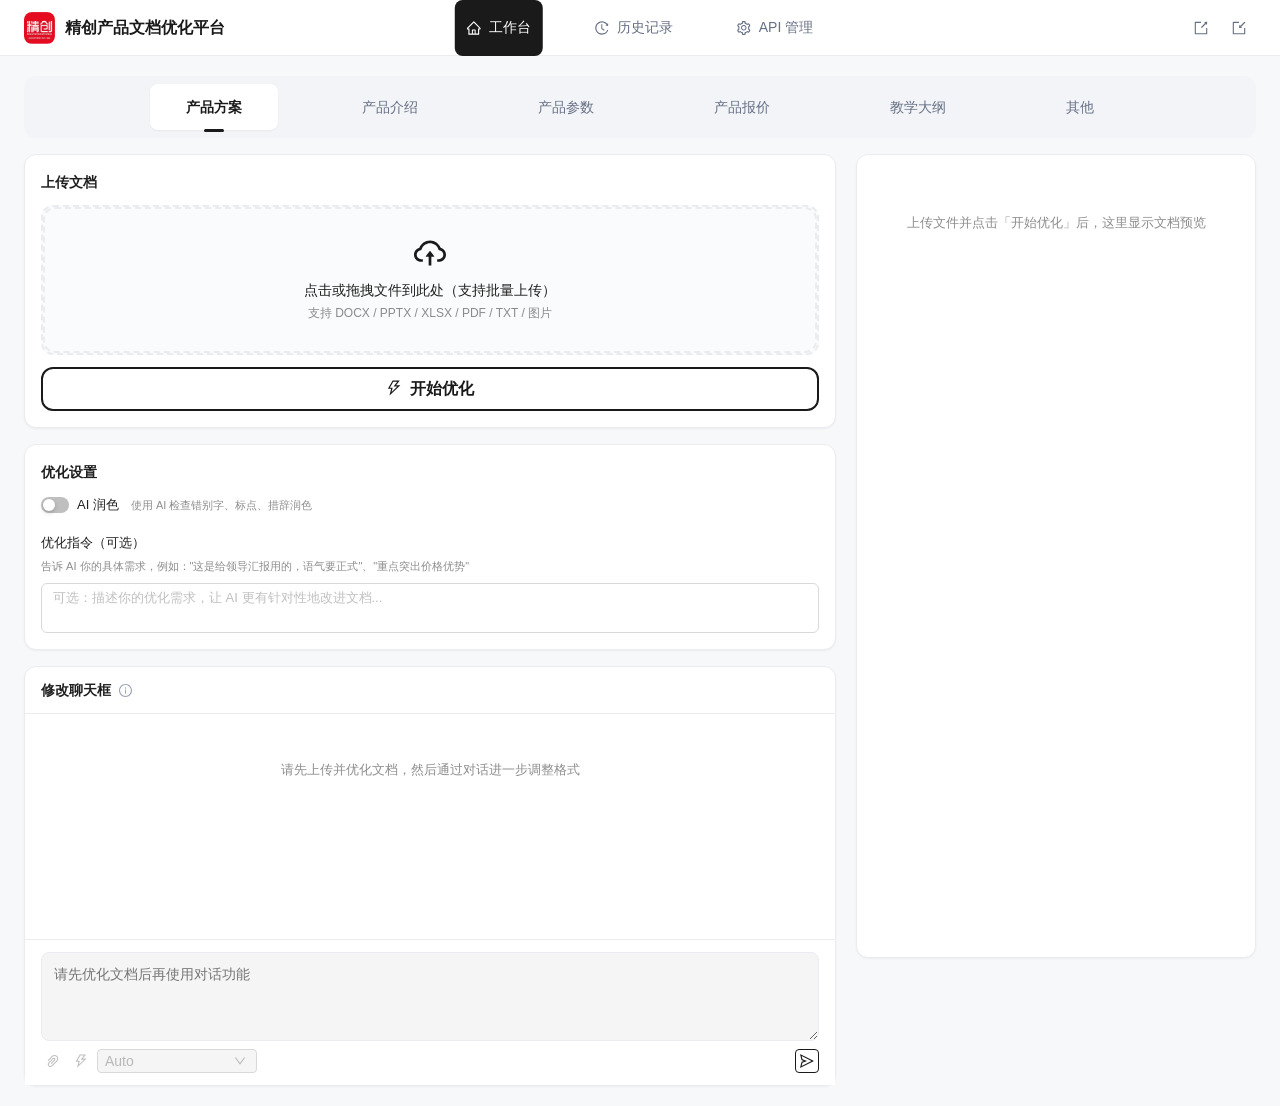
==== index.html @ 8905b86d "deploy: update index.html" ====
<!DOCTYPE html>
<html lang="zh-CN">
  <head>
    <meta charset="UTF-8" />
    <link rel="icon" type="image/png" href="./favicon.png" />
    <meta name="viewport" content="width=device-width, initial-scale=1.0" />
    <title>精创产品文档优化平台</title>
    <meta name="description" content="精创产品文档优化平台 — 专业产品文档格式优化与AI润色工具" />
    <script type="module" crossorigin src="./assets/js/index-yI0vN_PV.js"></script>
    <link rel="modulepreload" crossorigin href="./assets/js/react-CW_JZLuP.js">
    <link rel="modulepreload" crossorigin href="./assets/js/antd-BE1kCQlw.js">
    <link rel="modulepreload" crossorigin href="./assets/js/jszip-AjdmNt-m.js">
    <link rel="modulepreload" crossorigin href="./assets/js/exceljs-Bx8psESe.js">
    <link rel="stylesheet" crossorigin href="./assets/css/index-O1lINsj3.css">
  </head>
  <body>
    <div id="root"></div>
  </body>
</html>
---- assets/css/index-O1lINsj3.css ----
:root{--brand: #1a1a1a;--brand-light: #333333;--bg: #f7f8fa;--card-bg: #ffffff;--border: #eaecf0;--text-primary: #101828;--text-secondary: #667085;--text-tertiary: #98a2b3;--radius: 12px;--radius-sm: 8px;--shadow-sm: 0 1px 2px rgba(16, 24, 40, .05);--shadow-md: 0 4px 16px rgba(16, 24, 40, .08);--shadow-lg: 0 12px 32px rgba(16, 24, 40, .12);--transition: all .2s ease}*{box-sizing:border-box}html{scroll-behavior:auto!important;overflow-anchor:none}body{margin:0;font-family:-apple-system,BlinkMacSystemFont,Segoe UI,Roboto,Helvetica Neue,Arial,PingFang SC,Microsoft YaHei,sans-serif;-webkit-font-smoothing:antialiased;background:var(--bg);color:var(--text-primary);overflow-x:hidden;scroll-behavior:auto!important}.app-content{scroll-behavior:auto!important;overflow-y:visible!important}.app-card{background:var(--card-bg);border:1px solid var(--border);border-radius:var(--radius);box-shadow:var(--shadow-sm);transition:var(--transition)}.app-card:hover{box-shadow:var(--shadow-md)}.nav-item{padding:14px 12px;border-radius:var(--radius-sm);cursor:pointer;display:flex;align-items:center;gap:8px;font-size:14px;font-weight:500;color:var(--text-secondary);transition:var(--transition);-webkit-user-select:none;user-select:none;overflow:hidden;box-sizing:border-box;height:56px;line-height:1.4}.nav-item:hover{background:#f2f4f7;color:var(--text-primary)}.nav-item.active{background:var(--brand);color:#fff}.module-tab-bar{display:flex;gap:4px;padding:4px;background:#f2f4f7;border-radius:var(--radius);overflow-x:auto}.module-tab{padding:8px 16px;border-radius:var(--radius-sm);cursor:pointer;font-size:13px;font-weight:500;color:var(--text-secondary);white-space:nowrap;transition:var(--transition);-webkit-user-select:none;user-select:none}.module-tab:hover{color:var(--text-primary);background:#fff9}.module-tab.active{background:var(--card-bg);color:var(--brand);box-shadow:var(--shadow-sm)}.module-tab-bar-centered{display:flex;justify-content:center;gap:48px;padding:8px;background:#f2f4f7;border-radius:var(--radius)}.module-tab-ios{padding:12px 36px;border-radius:var(--radius-sm);cursor:pointer;font-size:14px;font-weight:500;color:var(--text-secondary);white-space:nowrap;transition:all .25s cubic-bezier(.4,0,.2,1);-webkit-user-select:none;user-select:none;position:relative;display:flex;align-items:center;contain:layout style;scroll-margin-top:0}.module-tab-ios:hover{color:var(--text-primary);background:#fff9}.module-tab-ios:active{opacity:.8}.module-tab-ios.active{background:var(--card-bg);color:var(--brand);font-weight:700;box-shadow:var(--shadow-sm)}.module-tab-ios.active:after{content:"";position:absolute;bottom:-2px;left:50%;transform:translate(-50%);width:20px;height:3px;background:var(--brand);border-radius:2px;animation:slideIn .25s ease}@keyframes slideIn{0%{width:0;opacity:0}to{width:20px;opacity:1}}.upload-dropzone{border:2px dashed var(--border);border-radius:var(--radius);padding:28px;text-align:center;cursor:pointer;transition:var(--transition);background:#fafbfc}.upload-dropzone:hover{border-color:var(--brand);background:#f5f5f5}.upload-dropzone.active{border-color:var(--brand);background:#eee}.upload-zone-embedded{border:2px dashed var(--border);border-radius:var(--radius);padding:0;background:#fafbfc;transition:var(--transition);overflow:hidden}.upload-zone-embedded:hover{border-color:var(--brand);background:#f5f5f5}.upload-file-list{border-top:1px solid var(--border);padding:8px 12px;display:flex;flex-direction:column;gap:4px;max-height:160px;overflow-y:auto;background:#fff}.upload-file-item{display:flex;align-items:center;justify-content:space-between;padding:6px 10px;background:#f9fafb;border-radius:6px;transition:var(--transition)}.upload-file-item:hover{background:#f0f0f0}.upload-file-info{display:flex;align-items:center;gap:8px;overflow:hidden}.workspace-root{display:flex;flex-direction:column;gap:16px}.workspace-upload-card{padding:16px}.workspace-upload-header{display:flex;justify-content:space-between;align-items:center;margin-bottom:12px}.workspace-run-btn{background:#fff!important;color:#1a1a1a!important;border:2px solid #1a1a1a!important;height:44px;border-radius:var(--radius);font-weight:600;margin-top:12px}.workspace-layout{display:grid;grid-template-columns:1fr 400px;gap:20px;align-items:stretch}.workspace-left-col{display:flex;flex-direction:column;gap:16px;min-width:0}.workspace-right-col{min-width:0;display:flex;flex-direction:column}.workspace-preview-wrapper{flex:1;min-height:0;display:flex;flex-direction:column}.workspace-preview-panel{padding:16px;min-height:200px;display:flex;flex-direction:column;box-sizing:border-box}.workspace-preview-sticky{position:sticky;top:76px;max-height:calc(100vh - 96px);overflow-y:auto;flex:1;display:flex;flex-direction:column}.workspace-preview-content{flex:1;display:flex;flex-direction:column;min-height:0;box-sizing:border-box}.workspace-preview-doc-content{flex:1;overflow-y:auto;min-height:0;box-sizing:border-box}.workspace-preview-table{width:100%;border-collapse:collapse;margin:8px 0;font-size:12px}.workspace-preview-table td,.workspace-preview-table th{border:1px solid var(--border);padding:6px 8px;text-align:left}.workspace-preview-table th{background:#f5f5f5;font-weight:600}.workspace-preview-img{max-width:100%;height:auto;border-radius:4px;margin:8px 0}.workspace-chat-panel{min-height:300px}.workspace-download-bar{display:flex;justify-content:center;padding:20px 0 8px}.workspace-preview-box{padding:16px;background:#f9fafb;border-radius:8px;border:1px solid var(--border)}.workspace-preview-empty{text-align:center;padding:40px 20px}.doc-type-dot{display:inline-block;width:8px;height:8px;border-radius:50%;margin-right:6px;flex-shrink:0}.diff-seg-same{color:inherit}.diff-seg-del{background:#fdd;color:#b91c1c;text-decoration:line-through;border-radius:2px;padding:0 1px}.diff-seg-ins{background:#d4edda;color:#15803d;border-radius:2px;padding:0 1px}.ant-switch-checked{background-color:#22c55e!important}.chat-panel{display:flex;flex-direction:column;min-height:420px}.chat-header{padding:12px 16px;border-bottom:1px solid var(--border);display:flex;align-items:center;justify-content:space-between}.chat-messages{flex:1;min-height:200px;max-height:420px;overflow-y:auto;padding:16px;display:flex;flex-direction:column;gap:12px}.chat-msg-row{display:flex}.chat-bubble-user{background:#fff;color:#1a1a1a;border:1px solid var(--border);border-radius:16px 16px 4px;padding:10px 16px;max-width:85%;margin-left:auto;font-size:14px;line-height:1.6;white-space:pre-wrap;word-break:break-word}.chat-bubble-bot{background:#f2f4f7;color:var(--text-primary);border-radius:16px 16px 16px 4px;padding:10px 16px;max-width:85%;font-size:14px;line-height:1.6;white-space:pre-wrap;word-break:break-word}.chat-attachments-bar{padding:8px 16px;border-top:1px solid var(--border);display:flex;flex-wrap:wrap;gap:6px}.chat-input-area{border-top:1px solid var(--border);padding:12px 16px;background:var(--card-bg)}.chat-input-wrapper{display:flex;flex-direction:column;gap:8px}.chat-textarea{width:100%;border:1px solid var(--border);border-radius:var(--radius-sm);padding:10px 12px;font-size:14px;font-family:inherit;line-height:1.6;resize:vertical;outline:none;transition:var(--transition);background:#fafbfc;color:var(--text-primary);min-height:72px}.chat-textarea:focus{border-color:var(--brand);background:#fff;box-shadow:0 0 0 2px #1a1a1a1a}.chat-textarea:disabled{background:#f5f5f5;color:var(--text-tertiary);cursor:not-allowed}.chat-input-actions{display:flex;justify-content:space-between;align-items:center}.chat-attach-btn{color:var(--text-tertiary)}.chat-attach-btn:hover{color:var(--brand)}.chat-send-btn{background:#fff!important;border:1px solid #1a1a1a!important;color:#1a1a1a!important}.chat-quick-actions{display:flex;flex-wrap:wrap;gap:6px;justify-content:center;margin-top:8px}.chat-quick-actions-bar{padding:8px 16px;border-top:1px solid var(--border);display:flex;flex-wrap:wrap;gap:6px}.chat-quick-btn{font-size:12px;border-radius:20px;padding:4px 12px;height:auto;border:1px solid var(--border);background:#fafbfc;color:var(--text-secondary);transition:var(--transition)}.chat-quick-btn:hover{border-color:var(--brand);color:var(--brand);background:#fff}.chat-bubble-content{margin-bottom:4px}.chat-bubble-meta{display:flex;align-items:center;gap:6px;margin-top:4px}.chat-bubble-user .chat-bubble-meta{justify-content:flex-end}.chat-bubble-time{font-size:11px;opacity:.6}.chat-bubble-user .chat-bubble-time{color:#00000073}.chat-copy-btn{background:none;border:none;cursor:pointer;padding:2px 4px;font-size:12px;opacity:.5;transition:opacity .2s;display:flex;align-items:center}.chat-bubble-user .chat-copy-btn{color:#1a1a1a}.chat-copy-btn:hover{opacity:1}.result-stat-row{display:flex;justify-content:space-between;padding:6px 0;border-bottom:1px solid #f0f0f0}.result-stat-row:last-child{border-bottom:none}.template-card{background:var(--card-bg);border:1px solid var(--border);border-radius:var(--radius);padding:16px;transition:var(--transition);cursor:default}.template-card:hover{box-shadow:var(--shadow-md);border-color:var(--brand)}.principle-banner{background:linear-gradient(135deg,#f5f5f5,#fafafa);border:1px solid #d9d9d9;border-radius:var(--radius);padding:10px 16px;font-size:12px;color:var(--brand);display:flex;align-items:center;gap:8px}::-webkit-scrollbar{width:6px;height:6px}::-webkit-scrollbar-track{background:transparent}::-webkit-scrollbar-thumb{background:#d0d5dd;border-radius:3px}::-webkit-scrollbar-thumb:hover{background:#98a2b3}@keyframes fadeIn{0%{opacity:0;transform:translateY(4px)}to{opacity:1;transform:translateY(0)}}.fade-in{animation:fadeIn .25s ease}@media (max-width: 1024px){.workspace-layout{grid-template-columns:1fr}.workspace-preview-wrapper{flex:none}.workspace-preview-sticky{position:static;max-height:500px}.module-tab-bar-centered{gap:24px;flex-wrap:wrap}.module-tab-ios{padding:10px 24px}}
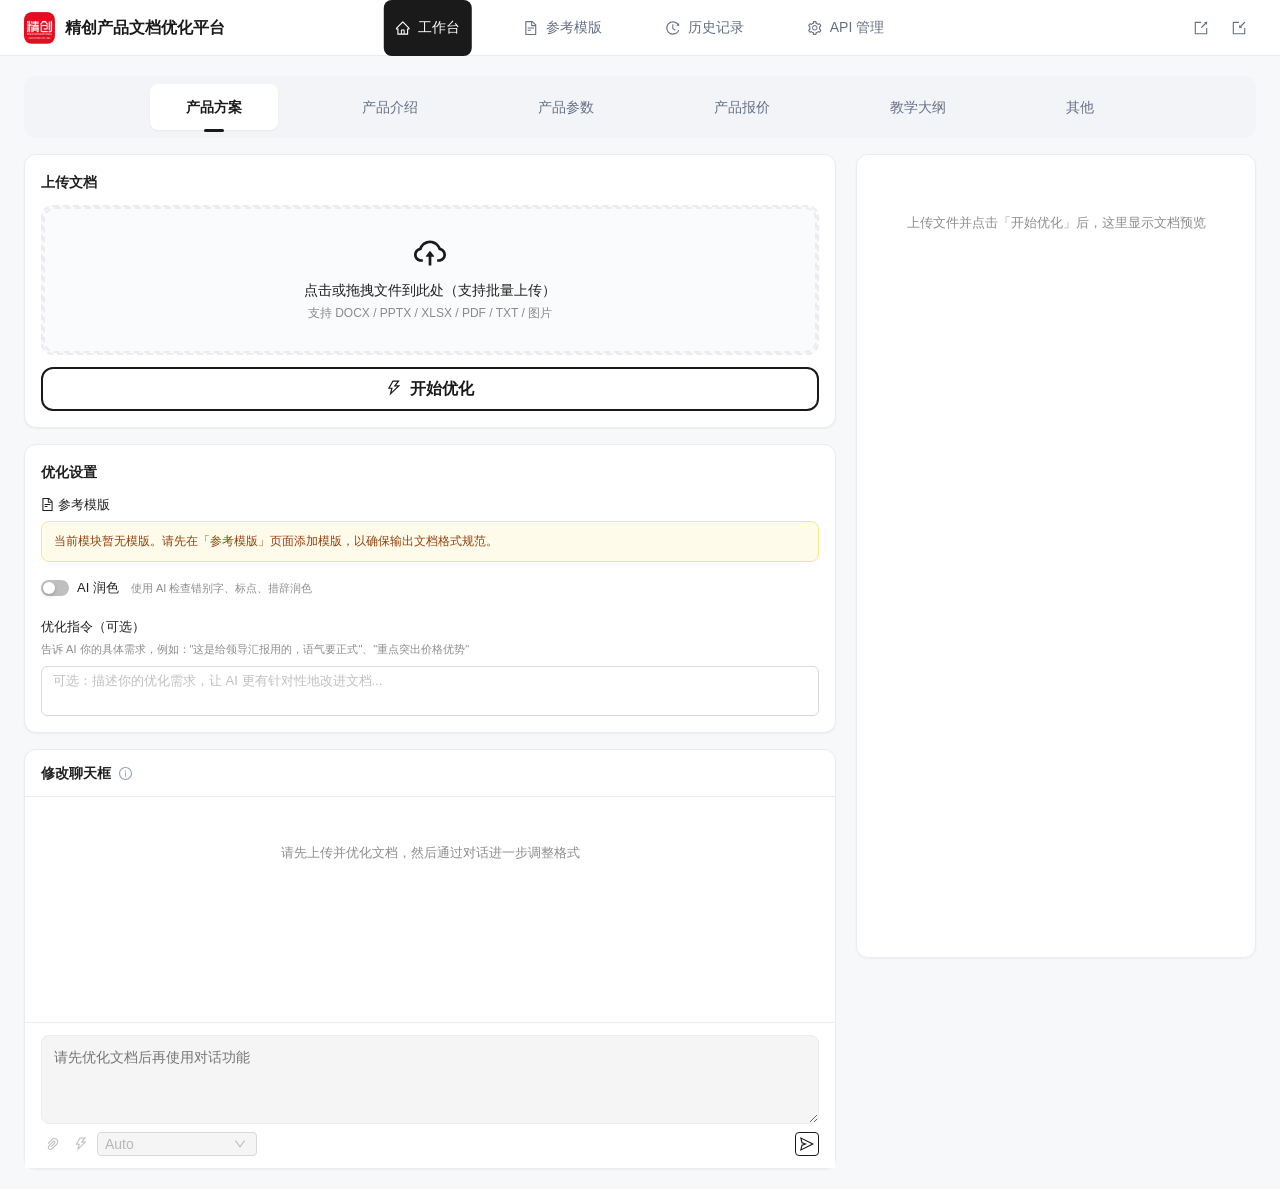
==== commit 30b223d9: "deploy: update index.html" ====
--- a/index.html
+++ b/index.html
@@ -6,9 +6,9 @@
     <meta name="viewport" content="width=device-width, initial-scale=1.0" />
     <title>精创产品文档优化平台</title>
     <meta name="description" content="精创产品文档优化平台 — 专业产品文档格式优化与AI润色工具" />
-    <script type="module" crossorigin src="./assets/js/index-yI0vN_PV.js"></script>
+    <script type="module" crossorigin src="./assets/js/index-2q5Ac5rn.js"></script>
     <link rel="modulepreload" crossorigin href="./assets/js/react-CW_JZLuP.js">
-    <link rel="modulepreload" crossorigin href="./assets/js/antd-BE1kCQlw.js">
+    <link rel="modulepreload" crossorigin href="./assets/js/antd-CITLz96q.js">
     <link rel="modulepreload" crossorigin href="./assets/js/jszip-AjdmNt-m.js">
     <link rel="modulepreload" crossorigin href="./assets/js/exceljs-Bx8psESe.js">
     <link rel="stylesheet" crossorigin href="./assets/css/index-O1lINsj3.css">
